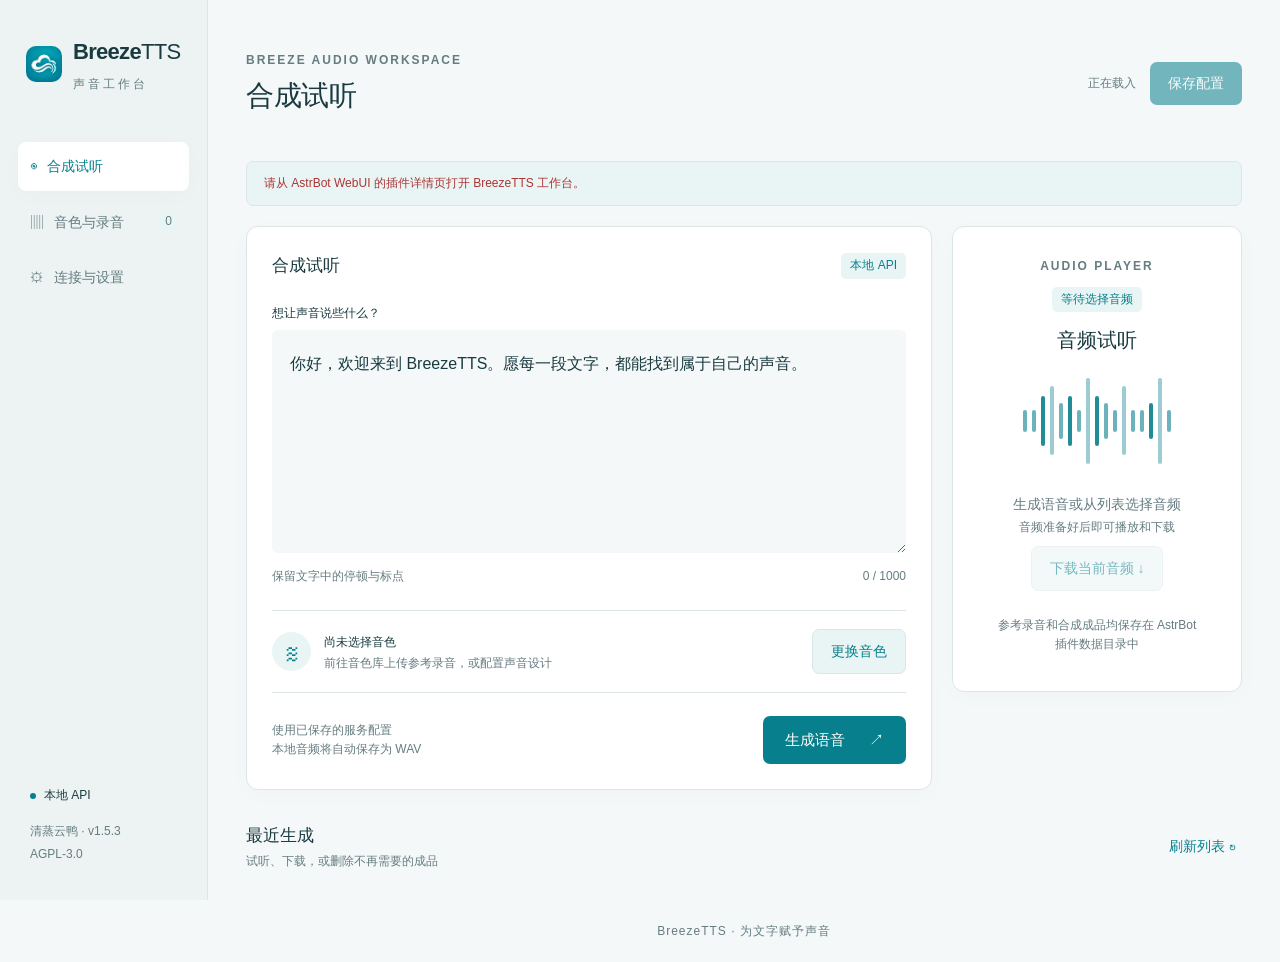
==== pages/studio/index.html @ bdcc9255 "feat: integrate Breeze C++ HTTP voices and conversion" ====
<!doctype html>
<html lang="zh-CN">
  <head>
    <meta charset="utf-8" />
    <meta name="viewport" content="width=device-width, initial-scale=1" />
    <title>BreezeTTS 工作台</title>
    <link rel="stylesheet" href="./style.css" />
  </head>
  <body>
    <a class="skip-link" href="#main-content">跳到主要内容</a>
    <div class="shell">
      <aside class="sidebar">
        <a class="brand" href="#studio" aria-label="BreezeTTS 工作台"
          ><img
            class="brand-icon"
            src="./logo.png"
            alt=""
            width="36"
            height="36"
          /><span
            >Breeze<span class="brand-light">TTS</span
            ><small>声音工作台</small></span
          ></a
        >
        <nav aria-label="工作台导航">
          <button class="nav active" data-page="studio" aria-current="page">
            <span aria-hidden="true">◉</span> 合成试听
          </button>
          <button class="nav" data-page="voices">
            <span aria-hidden="true">▥</span> 音色与录音
            <span id="reference-count" class="count">0</span>
          </button>
          <button class="nav" data-page="settings">
            <span aria-hidden="true">⚙</span> 连接与设置
          </button>
        </nav>
        <div class="sidebar-bottom">
          <span class="status-dot"></span
          ><span id="backend-label">本地 API</span
          ><small>清蒸云鸭 · v1.5.3<br />AGPL-3.0</small>
        </div>
      </aside>
      <main id="main-content" tabindex="-1">
        <header class="topbar">
          <div>
            <span class="eyebrow">BREEZE AUDIO WORKSPACE</span>
            <h1 id="page-title">合成试听</h1>
          </div>
          <div class="save-area">
            <span id="save-state" role="status">正在载入</span
            ><button id="save" class="primary" disabled>保存配置</button>
          </div>
        </header>

    <div id="notice" role="status" aria-live="polite" hidden></div>
        <section id="page-studio" class="page">
          <div class="studio-layout">
            <div class="panel composer">
              <div class="panel-heading">
                <h2>合成试听</h2>
                <span class="pill" id="studio-backend">本地 API</span>
              </div>
              <label for="synthesis-text">想让声音说些什么？</label>
              <textarea
                id="synthesis-text"
                class="script"
                rows="6"
                maxlength="4000"
                placeholder="输入一段文字，开始你的声音创作……"
              >
你好，欢迎来到 BreezeTTS。愿每一段文字，都能找到属于自己的声音。</textarea
              >
              <div class="text-meta">
                <span>保留文字中的停顿与标点</span
                ><span id="text-count">0 / 1000</span>
              </div>
              <div class="voice-summary">
                <span class="voice-mark" aria-hidden="true">≋</span>
                <div>
                  <strong id="selected-voice">尚未选择音色</strong
                  ><small id="voice-hint"
                    >前往音色库上传参考录音，或配置声音设计</small
                  >
                </div>
                <button class="secondary" id="go-voices">更换音色</button>
              </div>
              <div class="compose-bottom">
                <span class="muted"
                  >使用已保存的服务配置<br /><span id="synthesis-hint"
                    >本地音频将自动保存为 WAV</span
                  ></span
                ><button id="synthesize" class="primary large">
                  生成语音 <span aria-hidden="true">↗</span>
                </button>
              </div>
              <div
                id="job-status"
                class="job-status"
                role="status"
                hidden
              ></div>
              <button id="cancel-synthesis" class="text-button" type="button" hidden>取消当前合成</button>
            </div>
            <aside class="panel audition" aria-label="音频播放器">
              <span class="eyebrow">AUDIO PLAYER</span
              ><span id="player-state" class="pill" role="status"
                >等待选择音频</span
              >
              <h2>音频试听</h2>
              <div class="waveform" aria-hidden="true">
                <i></i><i></i><i></i><i></i><i></i><i></i><i></i><i></i><i></i
                ><i></i><i></i><i></i><i></i><i></i><i></i><i></i><i></i>
              </div>
              <p id="player-name">生成语音或从列表选择音频</p>
              <p id="player-detail" class="caption">
                音频准备好后即可播放和下载
              </p>
              <audio
                id="player"
                hidden
                controls
                preload="metadata"
                aria-label="音频试听"
              ></audio
              ><button id="download-current" class="secondary" disabled>
                下载当前音频 ↓
              </button>
              <button id="retry-playback" class="secondary" hidden>
                重新载入音频
              </button>
              <p class="caption">
                参考录音和合成成品均保存在 AstrBot 插件数据目录中
              </p>
            </aside>
          </div>
          <form id="conversion-panel" class="panel form-grid" hidden>
            <div class="span-all"><h2>语音转换（C++）</h2><p>保留源录音内容与节奏，换成目标音色。源录音可不填写文字稿，填写准确稿可改善效果。</p></div>
            <div><label for="conversion-source">源录音</label><select id="conversion-source"></select><button id="upload-conversion-source" class="text-button" type="button">上传源录音</button></div>
            <div><label for="conversion-target">目标来源</label><select id="conversion-target"><option value="voice">服务端音色</option><option value="reference">插件参考录音</option></select></div>
            <div><label for="conversion-voice">目标服务端音色 ID</label><input id="conversion-voice" maxlength="64" placeholder="选择音色后自动填写，也可手动输入" /></div>
            <div><label for="conversion-reference">目标参考录音（需文字稿）</label><select id="conversion-reference"></select></div>
            <div class="span-all"><label for="conversion-text">源录音文字稿（可选）</label><textarea id="conversion-text" rows="2" maxlength="16000"></textarea></div>
            <div><label for="conversion-temperature">Temperature</label><input id="conversion-temperature" type="number" min="0" max="5" step="0.05" value="0.3" /></div>
            <div><label for="conversion-top-k">Top K</label><input id="conversion-top-k" type="number" min="0" max="10000" step="1" value="1" /></div>
            <div><label for="conversion-cfg">CFG</label><input id="conversion-cfg" type="number" min="0.01" max="10" step="0.01" value="1" /></div>
            <div><label for="conversion-keep">保留源声学码本数</label><input id="conversion-keep" type="number" min="0" max="15" step="1" value="0" /><small>普通说话使用 0；演唱可尝试 1–2，更高值可能产生不稳定声音。</small></div>
            <div><label for="conversion-seed">固定种子</label><input id="conversion-seed" type="number" min="0" max="4294967295" step="1" value="42" /></div>
            <div class="span-all button-row"><button id="convert-audio" class="primary" type="submit">开始语音转换</button><button id="cancel-conversion" class="text-button" type="button" hidden>取消转换</button><span id="conversion-status" role="status"></span></div>
          </form>
          <div class="section-heading">
            <div>
              <h2>最近生成</h2>
              <p>试听、下载，或删除不再需要的成品</p>
            </div>
            <button id="refresh-audio" class="text-button">刷新列表 ↻</button>
          </div>
          <div id="history" class="audio-list"></div>
        </section>
        <section id="page-voices" class="page" hidden>
          <div class="voice-context">
            <div>
              <span class="eyebrow">VOICE LIBRARY</span>
              <h2 id="voice-page-title">本地参考音色</h2>
              <p id="voice-page-hint">上传录音并配对准确文字稿</p>
            </div>
            <button id="voice-settings" class="secondary">切换服务</button>
          </div>
          <input
            id="upload"
            type="file"
            accept=".wav,.mp3,.flac,.ogg,audio/wav,audio/mpeg,audio/flac,audio/ogg"
            class="visually-hidden"
          />
          <div id="local-voices-panel">
            <div id="server-voices-panel" hidden>
              <div class="section-heading"><div><h2>服务端音色库</h2><p>直接使用缓存或持久音色，合成时不再上传参考录音</p></div>
                <div class="button-row"><button id="refresh-server-voices" class="secondary" type="button">刷新服务端音色</button><button id="register-server-voice" class="primary" type="button">注册参考音色</button></div>
              </div>
              <p class="inline-hint">缓存音色重启后消失；命名音色保存为服务端 .breeze 文件。下方参考录音仍保存在插件中。</p>
              <div id="server-voices" class="voice-grid"><p class="empty">保存 C++ 服务地址后，点击刷新服务端音色</p></div>
            </div>
            <div class="section-heading">
              <div>
                <h2>参考录音</h2>
                <p>上传一次，重复使用。文字稿应与录音内容完全一致</p>
              </div>
              <label class="secondary upload-label" for="upload"
                >上传录音 +</label
              >
            </div>
            <p class="inline-hint">
              支持 WAV、MP3、FLAC、OGG，最大 20 MiB / 120
              秒；上传后统一转换为单声道 WAV
            </p>
            <div id="references" class="reference-grid"></div>
          </div>
          <div id="cloud-voices-panel" hidden>
            <div class="section-heading">
              <div>
                <h2>BreezeBlue 官方音色</h2>
                <p>查询已配置账号的个人音色或官方公共音色</p>
              </div>
            </div>
            <div class="panel catalog">
              <form id="voice-search-form" class="search-row">
                <label class="visually-hidden" for="voice-search"
                  >搜索官方音色</label
                ><input
                  id="voice-search"
                  placeholder="搜索名称、描述或音色特征"
                  maxlength="200"
                /><label class="visually-hidden" for="voice-type"
                  >音色范围</label
                ><select id="voice-type">
                  <option value="all">全部音色</option>
                  <option value="personal">个人音色</option>
                  <option value="default">公共音色</option></select
                ><button id="sync-voices" class="secondary" type="submit">
                  查询音色
                </button>
              </form>
              <div id="cloud-voices" class="voice-grid">
                <p class="empty">连接官方服务后，点击“查询音色”</p>
              </div>
              <button id="more-voices" class="text-button" hidden>
                加载更多音色 ↓
              </button>
            </div>
            <div class="section-heading">
              <div>
                <h2>创建官方音色</h2>
                <p>先生成预览并试听，满意后再保存到官方账号</p>
              </div>
            </div>
            <form id="preview-form" class="panel form-grid">
              <div>
                <label for="preview-kind">创建方式</label
                ><select id="preview-kind">
                  <option value="clone">参考录音克隆</option>
                  <option value="design">文字设计音色</option>
                </select>
              </div>
              <div>
                <label for="preview-name">音色名称</label
                ><input
                  id="preview-name"
                  maxlength="80"
                  required
                  placeholder="例如：温柔的旁白"
                />
              </div>
              <div>
                <label for="preview-language">语言代码</label
                ><input
                  id="preview-language"
                  value="zh"
                  pattern="[A-Za-z]{2}"
                  maxlength="2"
                  required
                />
              </div>
              <div id="clone-fields">
                <label for="clone-reference">参考录音</label
                ><select id="clone-reference"></select
                ><button id="upload-for-clone" class="secondary" type="button">
                  上传克隆录音</button
                ><small>至少 3 秒，转换后的 WAV 最大 5 MB</small
                ><label class="switch-row"
                  ><span>去除背景噪声</span
                  ><input
                    id="remove-noise"
                    type="checkbox"
                    role="switch"
                    class="switch"
                /></label>
              </div>
              <div class="span-all" id="design-fields" hidden>
                <label for="voice-description">声音描述</label
                ><textarea
                  id="voice-description"
                  rows="3"
                  minlength="3"
                  maxlength="500"
                  placeholder="描述年龄感、音色、语调与情绪"
                ></textarea
                ><label for="preview-text">试听文字</label
                ><textarea
                  id="preview-text"
                  rows="2"
                  minlength="3"
                  maxlength="500"
                >
你好，这是我的新声音。希望你喜欢这段温柔的问候。</textarea
                >
              </div>
              <div class="span-all form-actions">
                <span class="caption">调用官方服务可能消耗账户额度。</span
                ><button id="create-preview" class="primary" type="submit">
                  生成音色预览
                </button>
              </div>
              <div id="preview-result" class="span-all" hidden>
                <p id="preview-message"></p>
                <div class="button-row">
                  <button id="play-preview" class="secondary" type="button">
                    试听预览</button
                  ><button id="save-preview" class="primary" type="button">
                    保存到官方账号
                  </button>
                </div>
              </div>
            </form>
          </div>
        </section>
        <section id="page-settings" class="page" hidden>
          <div class="settings-layout">
            <div class="panel settings-panel">
              <h2>连接服务</h2>
              <p class="muted">Breeze 连接独立保存；其他平台复用 AstrBot 已配置的提供商</p>
              <label for="backend">当前服务</label
              ><select id="backend" data-config="backend">
                <option value="local">本地 API</option>
                <option value="cloud">BreezeBlue 官方 API</option>
                <option value="provider">AstrBot TTS 提供商</option>
              </select>
              <div id="provider-settings" hidden>
                <label for="tts-provider">TTS 提供商</label>
                <select id="tts-provider" data-config="provider.provider_id"><option value="">请选择已配置的 TTS 提供商</option></select>
                <small>使用 AstrBot 中已启用的模型、音色和凭据。列表显示支持动态语调的模型及 Dashscope 配置；不支持指令的模型或音色需在 AstrBot 中更换，修改后请刷新工作台。</small>
              </div>
              <div id="provider-protocol" hidden>
                <label for="tts-preset">Dashscope 音色指令协议</label>
                <select id="tts-preset" data-config="provider.preset">
                  <option value="">自动识别</option><option value="qwen">Qwen 自由指令</option>
                  <option value="cosyvoice">CosyVoice 复刻/设计音色自由指令</option><option value="cosyvoice_fixed">CosyVoice 预置音色固定情感</option>
                </select>
                <small>建议自动识别；仅可显式选择当前模型与音色已验证的协议。不支持的协议不可选，手动指定也不能绕过能力校验。</small>
              </div>
              <div id="expression-controls">
                <p id="expression-policy" class="muted"></p>
                <button type="button" id="edit-expression" class="secondary">编辑平台控制表</button>
              </div>
              <div id="local-settings">
                <div class="field-heading">
                  <h3>本地 API</h3>
                </div>
                <label for="local-implementation">服务端实现</label>
                <select id="local-implementation" data-config="local.implementation"><option value="python">原 Python API</option><option value="cpp">Breeze-TTS-2.cpp（含鉴权 / FIFO fork）</option></select>
                <small>C++ 原项目与 fork 使用相同协议；鉴权填写下方 Key，服务端负责排队。Python API 保留原有参数。</small>
                <label for="local-url">服务地址</label
                ><input
                  id="local-url"
                  list="local-addresses"
                  data-config="local.base_url"
                  type="url"
                  placeholder="http://127.0.0.1:7860"
                /><small
                  >有 API Key 时自动携带鉴权，留空时直接连接。支持根地址、/v1
                  或完整的 /v1/audio/speech。Docker
                  请使用容器可访问的主机地址</small
                ><label for="local-key"
                  >API Key <span class="muted">· 可选</span></label
                >
                <div class="credential-row">
                  <input
                    id="local-key"
                    data-config="local.api_key"
                    type="password"
                    autocomplete="new-password"
                    placeholder="无鉴权留空；已保存的密钥不会回传"
                  /><button
                    id="clear-local-key"
                    type="button"
                    class="secondary clear-key"
                    aria-label="清空本地 API Key"
                  >
                    清空
                  </button>
                </div>
                <small id="local-key-state" role="status">密钥状态</small
                ><label for="local-mode">合成模式</label
                ><select id="local-mode" data-config="local.mode">
                  <option value="reference">参考音色复刻</option>
                  <option value="design">声音设计</option>
                  <option value="plain">普通朗读</option><option value="voice">服务端音色（C++）</option></select
                ><label for="local-server-voice">服务端音色 ID（C++）</label><input id="local-server-voice" data-config="local.voice_id" maxlength="64" placeholder="从服务端音色库选择，或填写完整 ID"
                ><label for="local-reference">默认参考录音</label
                ><select
                  id="local-reference"
                  data-config="local.reference_id"
                ></select
                ><label for="local-instruction">声音 / 语气描述</label
                ><textarea
                  id="local-instruction"
                  data-config="local.instruction"
                  rows="3"
                  placeholder="声音设计时填写声线；参考音色时可描述语气"
                ></textarea>
                <div class="form-grid">
                  <div>
                    <label for="cfg">CFG 强度</label
                    ><input
                      id="cfg"
                      data-config="local.cfg_scale"
                      type="number"
                      min="0.01"
                      max="10"
                      step="0.01"
                    />
                  </div>
                  <div>
                    <label class="switch-row">
                      <span>每次使用随机种子</span>
                      <input
                        id="random-seed"
                        data-config="local.random_seed"
                        type="checkbox"
                        role="switch"
                        class="switch"
                      />
                    </label>
                    <small>每次合成自动生成种子；关闭后可填写固定种子</small>
                    <div id="fixed-seed-field" hidden>
                    <label for="seed">固定种子</label
                    ><input
                      id="seed"
                      data-config="local.seed"
                      type="number"
                      min="0"
                      max="4294967295"
                      step="1"
                    />
                    </div>
                  </div>
                </div>
                <small
                  >纯音色复刻建议 CFG=1；带声音描述可尝试
                  4。普通朗读可不传参考录音和描述</small
                >
              </div>
              <div id="cpp-settings" hidden>
                <h3>C++ 合成参数</h3>
                <label for="local-format">工作台单段输出格式</label><select id="local-format" data-config="local.output_format"><option value="pcm">PCM（封装 WAV）</option><option value="wav">WAV</option><option value="mp3">MP3（未编译编码器时返回 WAV）</option></select>
                <small>聊天发送与动态语调多段合成统一使用无损 PCM/WAV。PCM 走原生表单，WAV/MP3 走 JSON 音频接口；上传参考音色会自动注册内存缓存。</small>
                <div class="form-grid">
                  <div><label for="local-temperature">Temperature</label><input id="local-temperature" type="number" min="0" max="5" step="0.05" data-config="local.temperature" /></div>
                  <div><label for="local-top-k">Top K</label><input id="local-top-k" type="number" min="0" max="10000" step="1" data-config="local.top_k" /></div>
                  <div><label for="local-top-p">Top P</label><input id="local-top-p" type="number" min="0" max="1" step="0.01" data-config="local.top_p" /></div>
                  <div><label for="local-repetition">重复惩罚</label><input id="local-repetition" type="number" min="0" max="5" step="0.05" data-config="local.repetition_penalty" /></div>
                  <div><label for="local-split">长文本分段字符数</label><input id="local-split" type="number" min="-1" max="10000" step="1" data-config="local.split_chars" /></div>
                  <div><label for="local-token-limit">每段最大帧数</label><input id="local-token-limit" type="number" min="0" max="15000" step="1" data-config="local.max_new_tokens" /></div>
                </div>
                <small>采样参数及最大帧数为 0 时沿用服务端默认值。分段字符数 -1 跟随服务端，0 关闭服务端分段；每秒约 12.5 帧。长文本建议保留分段。</small>
                <button id="refresh-local-status" class="secondary" type="button">刷新模型与队列状态</button>
                <p id="local-server-status" role="status" class="muted">尚未查询模型和队列</p>
              </div>
              <div id="cloud-settings" hidden>
                <h3>BreezeBlue 官方 API</h3>
                <label for="cloud-url">服务地址</label
                ><input
                  id="cloud-url"
                  data-config="cloud.base_url"
                  type="url"
                /><label for="cloud-key">API Key</label>
                <div class="credential-row">
                  <input
                    id="cloud-key"
                    data-config="cloud.api_key"
                    type="password"
                    autocomplete="new-password"
                    placeholder="已保存的密钥不会回传；留空保留原值"
                  /><button
                    id="clear-cloud-key"
                    type="button"
                    class="secondary clear-key"
                    aria-label="清空官方 API Key"
                  >
                    清空
                  </button>
                </div>
                <small id="cloud-key-state" role="status">密钥状态</small
                ><label for="cloud-voice">音色 ID</label
                ><input
                  id="cloud-voice"
                  data-config="cloud.voice_id"
                  placeholder="从音色库选择，或粘贴已保存的 voice_id"
                /><small>可直接粘贴完整 voice_id 并保存，无需先同步音色库；不限制 ID 前缀。复制时附带的首尾空白会自动清理。请使用有权访问该音色的 API Key。</small><label for="cloud-model"
                  >模型 ID <span class="muted">· 留空自动选择</span></label
                ><input
                  id="cloud-model"
                  data-config="cloud.model_id"
                  list="models"
                /><datalist id="models"></datalist
                ><label for="cloud-language"
                  >语言代码 <span class="muted">· 留空自动识别</span></label
                ><input
                  id="cloud-language"
                  data-config="cloud.language_code"
                  maxlength="2"
                  placeholder="zh / en / ja"
                /><label for="cloud-instructions">表演指令</label
                ><textarea
                  id="cloud-instructions"
                  data-config="cloud.instructions"
                  rows="3"
                  placeholder="轻声、温柔地说，带一点期待"
                ></textarea>
                <div class="form-grid">
                  <div>
                    <label for="guidance">指导强度</label
                    ><input
                      id="guidance"
                      data-config="cloud.guidance_scale"
                      type="number"
                      min="1"
                      max="10"
                      step="0.1"
                    />
                  </div>
                  <div>
                    <label for="speed">语速倍率</label
                    ><input
                      id="speed"
                      data-config="cloud.speed"
                      type="number"
                      min="0.5"
                      max="2"
                      step="0.01"
                    />
                  </div>
                  <div>
                    <label for="volume">音量倍率</label
                    ><input
                      id="volume"
                      data-config="cloud.volume"
                      type="number"
                      min="0.01"
                      max="2"
                      step="0.01"
                    />
                  </div>
                  <div>
                    <label for="cloud-delivery">交付方式</label
                    ><select id="cloud-delivery" data-config="cloud.delivery">
                      <option value="sync">同步</option>
                      <option value="stream">流式接收</option>
                      <option value="async">后台任务</option>
                    </select>
                  </div>
                </div>
                <label for="cloud-format">输出格式</label
                ><select id="cloud-format" data-config="cloud.output_format">
                  <option>wav</option>
                  <option>mp3</option>
                  <option>flac</option>
                  <option>pcm</option>
                  <option>aac</option>
                  <option>opus</option>
                  <option>mp3_24000_64</option>
                  <option>mp3_24000_96</option>
                  <option>mp3_24000_128</option>
                  <option>mp3_24000_160</option>
                  <option>wav_24000</option>
                  <option>pcm_24000</option>
                  <option>flac_24000</option>
                  <option>aac_24000_128</option></select
                ><label class="switch-row"
                  ><span>增强音色相似度</span
                  ><input
                    data-config="cloud.speaker_boost"
                    type="checkbox"
                    role="switch"
                    class="switch" /></label
                ><small>流式仅支持 pcm、mp3、wav；切换时不兼容的格式会改为 wav 并提示。完整接收后统一播放，裸 PCM 自动封装成 WAV。</small>
              </div>
              <div class="form-actions">
                <button id="test-connection" class="secondary">
                  保存并检查连接</button
                ><span
                  id="connection-result"
                  role="status"
                  class="caption"
                ></span>
              </div>
            </div>
            <div class="panel settings-panel">
              <h2>聊天与运行</h2>
              <p class="muted">
                命令：<code>/breezetts 想说的话</code
                ><br />别名：<code>/btts</code>、<code>/语音合成</code>
              </p>
              <label class="switch-row">
                <span>随机语音</span>
                <input data-config="behavior.auto_tts" type="checkbox" role="switch" class="switch" />
              </label>
              <small>程序每轮抽取一次概率，命中后自动朗读回复中的一小段，其余内容保留文字</small>
              <label for="trigger-probability">随机触发概率（%）</label>
              <input id="trigger-probability" data-config="behavior.trigger_probability" type="number" min="0" max="100" step="1" />
              <small>默认 20%，命中后自动执行；可与 LLM 自主语音一起开启，同轮共用去重</small>
              <label class="switch-row">
                <span>启用动态语调</span>
                <input id="dynamic-tone" data-config="behavior.dynamic_tone" type="checkbox" role="switch" class="switch" />
              </label>
              <small>开启后允许分段语气、当前平台原生标签和工具 instruction；推荐按语境使用，也可不加。固定平台使用精确情绪值，自由平台可描述细致表演。关闭时忽略动态控制，聊天文字隐藏已识别标记</small>
              <label class="switch-row">
                <span>概率语音 LLM 语调自适应</span>
                <input id="random-tone-adaptive" data-config="behavior.random_tone_adaptive" type="checkbox" role="switch" class="switch" aria-describedby="random-tone-hint" />
              </label>
              <small id="random-tone-hint" role="status">需要启用随机语音和动态语调；开启自适应时可在弹窗中一并启用</small>
              <label for="tone-provider">语调自适应 LLM 提供商</label>
              <select id="tone-provider" data-config="behavior.tone_provider_id" aria-describedby="random-tone-hint">
                <option value="">跟随当前会话模型</option>
              </select>
              <div id="speech-prompts">
                <h3>语音提示词</h3>
                <p class="muted">推荐 LLM 按语境添加语气或标签，也可以不加。点击编辑完整模板，使用变量插入当前平台的规则与标签表。</p>
                <div class="button-row">
                  <button type="button" class="secondary" data-edit-prompt="speech_prompt">编辑聊天语音提示词</button>
                  <button type="button" class="secondary" data-edit-prompt="tone_prompt">编辑概率语音自适应提示词</button>
                </div>
              </div>
              <div class="form-grid">
                <div>
                  <label for="private-probability-mode">私聊随机概率</label>
                  <select id="private-probability-mode" data-probability-scope="private">
                    <option value="inherit">跟随默认概率</option>
                    <option value="custom">单独设置概率</option>
                  </select>
                  <div id="private-probability-field" hidden>
                    <label for="private-trigger-probability">私聊概率（%）</label>
                    <input id="private-trigger-probability" data-config="behavior.private_trigger_probability" type="number" min="-1" max="100" step="1" required />
                  </div>
                </div>
                <div>
                  <label for="group-probability-mode">群聊随机概率</label>
                  <select id="group-probability-mode" data-probability-scope="group">
                    <option value="inherit">跟随默认概率</option>
                    <option value="custom">单独设置概率</option>
                  </select>
                  <div id="group-probability-field" hidden>
                    <label for="group-trigger-probability">群聊概率（%）</label>
                    <input id="group-trigger-probability" data-config="behavior.group_trigger_probability" type="number" min="-1" max="100" step="1" required />
                  </div>
                </div>
              </div>
              <small>单独设为 0% 可关闭该场景的随机语音，LLM 仍可自主调用语音工具</small>
              <label for="speech-min-interval">会话语音最小间隔（秒）</label>
              <input id="speech-min-interval" data-config="behavior.min_interval_seconds" type="number" min="0" max="3600" step="1" required />
              <small>默认 90 秒；随机语音与 LLM 工具共享间隔，同轮片段可连续发送，设为 0 可关闭间隔</small>
              <label class="switch-row">
                <span>保留朗读片段文字</span>
                <input data-config="behavior.keep_text" type="checkbox" role="switch" class="switch" />
              </label>
              <small>先发对应文字，再单独发纯语音，避免平台吞掉混合消息</small>
              <label class="switch-row">
                <span>输出整数秒语音</span>
                <input id="integer-second-audio" data-config="behavior.integer_second_audio" type="checkbox" role="switch" class="switch" aria-describedby="integer-second-hint" />
              </label>
              <small id="integer-second-hint">SnowLuma 会四舍五入上报语音时长。开启后只在聊天语音末尾补静音至整数秒，减少尾音被提前结束的风险</small>
              <label class="switch-row">
                <span>LLM 自主语音</span>
                <input data-config="behavior.tool_enabled" type="checkbox" role="switch" class="switch" />
              </label>
              <small>模型通过语音工具自主选择朗读内容；语音回合使用完整回复处理，文字支持普通发送、AstrBot 默认分段和分段插件</small>
              <label class="switch-row">
                <span>引用回复保留文字与语音</span>
                <input data-config="behavior.quote_keep_text" type="checkbox" role="switch" class="switch" />
              </label>
              <small>默认让带引用的回复保持文字；开启后保留引用正文并独立发送语音，被引用的原消息不参与合成</small>
              <label for="max-characters">单次文字上限</label>
              <input id="max-characters" data-config="behavior.max_characters" type="number" min="1" max="2000" />
              <small>默认上限 1000 字；请按所选模型的实际限制调整。超限片段保持文字</small>
              <label for="timeout">合成总超时（秒）</label>
              <input id="timeout" data-config="behavior.timeout" type="number" min="10" max="1800" />
              <label for="history-limit">保留成品与预览数量</label>
              <input id="history-limit" data-config="behavior.history_limit" type="number" min="1" max="200" />
              <small>达到数量或容量上限时清理最旧成品，参考录音保留到手动删除</small>
              <label for="history-max-mb">成品与预览总容量（MiB）</label>
              <input id="history-max-mb" data-config="behavior.history_max_mb" type="number" min="64" max="4096" step="1" />
              <small>默认 256 MiB；待发送音频在发送后清理，参考录音单独保留</small>
              <p id="cache-usage" class="caption" aria-live="polite"></p>
              <div class="info-card">
                <strong>密钥留在服务端</strong>
                <p>填写新密钥后保存即可替换；点击右侧“清空”，再保存即可移除</p>
              </div>
            </div>
          </div>
        </section>
        <footer>BreezeTTS · 为文字赋予声音</footer>
      </main>
    </div>
    <dialog id="expression-dialog" class="prompt-dialog expression-dialog" aria-labelledby="expression-title" aria-describedby="expression-description">
      <h2 id="expression-title" class="text-h3 pa-4 pb-0 pl-6">编辑平台控制表</h2>
      <div class="dialog-body">
        <p id="expression-description" class="muted"></p>
        <label for="custom-tags" id="custom-tags-label">原生正文标签</label>
        <textarea id="custom-tags" rows="8" maxlength="12000" aria-describedby="custom-tags-hint expression-error"></textarea>
        <small id="custom-tags-hint"></small>
        <div id="custom-styles-field">
          <label for="custom-styles">固定情绪白名单</label>
          <textarea id="custom-styles" rows="5" maxlength="12000" aria-describedby="custom-styles-hint expression-error"></textarea>
          <small id="custom-styles-hint">每行一个真实 API 值，例如 happy。固定平台只允许从生效白名单中选择，不能自行翻译或组合。</small>
        </div>
        <p id="expression-error" class="error" role="alert" hidden></p>
      </div>
      <div class="dialog-actions">
        <button type="button" id="reset-expression" class="text-button" variant="text">恢复当前平台预设</button>
        <button type="button" id="cancel-expression" class="secondary" variant="text">取消</button>
        <button type="button" id="apply-expression" class="primary" variant="tonal">应用到草稿</button>
      </div>
      <p class="prompt-dialog-footnote muted">每行一项，最多 100 行。留空使用预设；应用后点击“保存配置”生效，取消或 Esc 放弃本次编辑。</p>
    </dialog>
    <dialog id="speech-prompt-dialog" class="prompt-dialog" aria-labelledby="speech-prompt-title" aria-describedby="speech-prompt-description">
      <h2 id="speech-prompt-title" class="text-h3 pa-4 pb-0 pl-6">编辑语音提示词</h2>
      <div class="dialog-body">
        <p id="speech-prompt-description" class="muted">这里是完整提示词模板，平台规则、标签表和输出格式通过 {变量名} 替换，不会在模板后隐藏追加。标签与语气指令均为推荐使用，可全部省略。</p>
        <p id="adaptive-output-hint" class="muted" hidden>概率自适应需要返回 JSON。请保留 {output_protocol}，或在完整模板中写明等价的 JSON 输出格式；Markdown、改写台词或额外空白会触发默认语气回退。可只返回 {}，不必添加标签。</p>
        <div class="prompt-editor-layout">
          <div>
            <label for="prompt-editor">完整提示词模板</label>
            <textarea id="prompt-editor" rows="18" maxlength="6000" aria-describedby="prompt-editor-hint prompt-editor-error"></textarea>
            <small id="prompt-editor-hint">变量在使用时自动替换。点击变量按钮可在光标处插入，也可选中文字后替换；普通 JSON 花括号无需转义。留空使用默认模板。</small>
            <p id="prompt-editor-error" class="error" role="alert" hidden></p>
          </div>
          <aside aria-label="提示词变量">
            <h3>插入变量</h3>
            <p class="muted">点击变量名插入；下方说明它在运行时代表什么。无需手动复制平台标签。</p>
            <div id="prompt-variable-list"></div>
          </aside>
        </div>
      </div>
      <div class="dialog-actions">
        <button type="button" id="restore-prompt" class="text-button" variant="text">恢复默认模板</button>
        <button type="button" id="cancel-prompt" class="secondary" variant="text">取消</button>
        <button type="button" id="apply-prompt" class="primary" variant="tonal">应用到草稿</button>
      </div>
      <p class="prompt-dialog-footnote muted">应用后还需点击工作台“保存配置”才会生效；取消或按 Esc 放弃本次弹窗编辑。</p>
    </dialog>
    <dialog id="enable-tone-dialog" aria-labelledby="enable-tone-title" aria-describedby="enable-tone-message">
      <h2 id="enable-tone-title" class="text-h3 pa-4 pb-0 pl-6">同时开启语音设置？</h2>
      <p id="enable-tone-message" class="dialog-body">概率语音 LLM 语调自适应需要开启“随机语音”和“动态语调”。是否一并开启？点击工作台的“保存”后生效；取消则保持自适应关闭。</p>
      <div class="dialog-actions">
        <button id="cancel-enable-tone" type="button" variant="text" class="text-button" autofocus>取消</button>
        <button id="confirm-enable-tone" type="button" variant="tonal" class="primary">一并开启</button>
      </div>
    </dialog>
    <dialog id="server-voice-dialog" class="server-voice-dialog">
      <form id="server-voice-form">
        <h2 id="server-voice-title" class="text-h3 pa-4 pb-0 pl-6">注册服务端音色</h2>
        <div class="dialog-body">
        <div id="server-register-fields"><label for="server-register-reference">插件参考录音</label><select id="server-register-reference"></select>
          <label for="server-register-name">持久音色名（可选）</label><input id="server-register-name" maxlength="64" pattern="[A-Za-z0-9_-]*" placeholder="留空仅创建内存缓存" />
          <small>名称限字母、数字、短横线或下划线；填写后保存 .breeze 文件，同名会覆盖音色，请核对名称。</small></div>
        <label for="server-voice-description">音色描述</label><textarea id="server-voice-description" rows="3" maxlength="4096"></textarea>
        <label for="server-voice-metadata">元数据（JSON 对象）</label><textarea id="server-voice-metadata" rows="4">{}</textarea>
        <small>描述最多 4096 个 UTF-8 字节；元数据最多 32 项，每个值最多 1024 字节。移除已有字段可删除对应键，或将值设为 null；这些信息不改变合成声音。</small>
        <p id="server-voice-progress" role="status"></p>
        </div>
        <div class="dialog-actions"><button id="cancel-server-voice" type="button" variant="text" class="text-button">关闭</button><button id="cancel-server-registration" type="button" variant="text" class="text-button" hidden>取消任务</button><button id="save-server-voice" type="submit" variant="tonal" class="secondary">保存到服务端</button></div>
      </form>
    </dialog>
    <dialog id="server-delete-dialog"><h2 class="text-h3 pa-4 pb-0 pl-6">移出服务端内存</h2><p id="server-delete-message" class="dialog-body"></p>
      <div class="dialog-actions"><button id="cancel-server-delete" type="button" variant="text" class="text-button">取消</button><button id="confirm-server-delete" type="button" variant="tonal" class="secondary">确认移出</button></div>
    </dialog>
    <datalist id="local-addresses"><option value="http://127.0.0.1:8080/v1"></option><option value="http://127.0.0.1:7863/v1"></option><option value="http://127.0.0.1:7860"></option><option value="http://127.0.0.1:7861"></option></datalist>
    <dialog id="reference-dialog">
      <form id="reference-form">
        <h2 class="text-h3 pa-4 pb-0 pl-6">编辑参考录音</h2>
        <div class="dialog-body">
          <label for="reference-name">名称</label
          ><input id="reference-name" required maxlength="120" /><label
            for="reference-text"
            >准确文字稿</label
          ><textarea
            id="reference-text"
            rows="6"
            maxlength="4000"
            placeholder="完整填写录音中说出的每一个字，包括重复内容。"
          ></textarea>
          <p class="caption">
            本地音色复刻必须配对录音与文字稿；官方克隆由服务自动转写
          </p>
        </div>
        <div class="dialog-actions">
          <button
            id="close-reference"
            variant="text"
            type="button"
            class="text-button"
          >
            取消</button
          ><button variant="tonal" class="primary" type="submit">
            保存录音信息
          </button>
        </div>
      </form>
    </dialog>
    <dialog id="delete-dialog">
      <h2 class="text-h3 pa-4 pb-0 pl-6">删除音频</h2>
      <p class="dialog-body" id="delete-message"></p>
      <div class="dialog-actions">
        <button id="cancel-delete" variant="text" class="text-button">
          取消</button
        ><button id="confirm-delete" variant="tonal" class="danger">
          删除
        </button>
      </div>
    </dialog>
    <script type="module" src="./app.js"></script>
  </body>
</html>
---- pages/studio/style.css ----
:root {
  color-scheme: light;
  --bg: #f5f8f8;
  --surface: #fff;
  --ink: #193b40;
  --muted: #657c80;
  --line: #dce6e6;
  --accent: #087f8c;
  --accent-hover: #066a75;
  --soft: #e9f5f4;
  --sidebar: #edf3f2;
  --error: #ad3535;
  --shadow: 0 5px 24px #163e4005;
  font-family: Inter, "Segoe UI", "Microsoft YaHei", sans-serif;
  font-synthesis: none;
}
[data-theme="dark"] {
  color-scheme: dark;
  --bg: #101d21;
  --surface: #17292e;
  --ink: #e2eff0;
  --muted: #a0b9be;
  --line: #30464c;
  --accent: #72d6d6;
  --accent-hover: #9ae7e4;
  --soft: #203e43;
  --sidebar: #142428;
  --error: #ffaaaa;
  --shadow: none;
}
* {
  box-sizing: border-box;
}
body {
  margin: 0;
  background: var(--bg);
  color: var(--ink);
  font-size: 14px;
  line-height: 1.6;
}
button,
input,
textarea,
select {
  font: inherit;
}
button {
  cursor: pointer;
  border: 0;
}
button:disabled {
  cursor: not-allowed;
  opacity: 0.55;
}
a {
  color: inherit;
  text-decoration: none;
}
button,
input,
select,
textarea,
a {
  outline-offset: 4px;
}
button:focus-visible,
a:focus-visible {
  outline: 3px solid var(--accent);
}
[hidden] {
  display: none !important;
}
.shell {
  display: grid;
  grid-template-columns: 208px minmax(0, 1fr);
  min-height: 100vh;
}
.sidebar {
  background: var(--sidebar);
  border-right: 1px solid var(--line);
  padding: 34px 18px;
  display: flex;
  flex-direction: column;
  gap: 48px;
  position: sticky;
  top: 0;
  height: 100vh;
}
.brand {
  display: flex;
  align-items: center;
  gap: 11px;
  padding: 0 8px;
  font-size: 22px;
  font-weight: 750;
  letter-spacing: -0.7px;
}
.brand-light {
  font-weight: 400;
}
.brand small {
  display: block;
  font-size: 12px;
  letter-spacing: 3px;
  color: var(--muted);
  font-weight: 500;
}
.brand-icon {
  display: grid;
  place-items: center;
  width: 36px;
  height: 36px;
  background: var(--accent);
  color: var(--surface);
  border-radius: 10px;
  font-size: 38px;
  line-height: 1;
}
.nav {
  display: flex;
  align-items: center;
  width: 100%;
  gap: 10px;
  background: transparent;
  color: var(--muted);
  padding: 13px 12px;
  margin-bottom: 7px;
  border-radius: 8px;
  text-align: left;
}
.nav.active {
  background: var(--surface);
  color: var(--accent);
  font-weight: 700;
  box-shadow: var(--shadow);
}
.nav:hover {
  background: var(--soft);
}
.count {
  margin-left: auto;
  font-size: 12px;
  background: var(--soft);
  border-radius: 4px;
  padding: 0 5px;
}
.sidebar-bottom {
  margin-top: auto;
  padding: 0 12px;
  font-size: 12px;
}
.sidebar-bottom small {
  display: block;
  color: var(--muted);
  margin-top: 15px;
  line-height: 1.9;
}
.status-dot {
  display: inline-block;
  background: var(--accent);
  width: 6px;
  height: 6px;
  border-radius: 50%;
  margin-right: 8px;
}
main {
  padding: 36px 38px 16px;
  min-width: 0;
  max-width: 1600px;
  width: 100%;
  margin: auto;
}
.topbar {
  display: flex;
  justify-content: space-between;
  align-items: center;
  gap: 18px;
  margin-bottom: 30px;
}
.eyebrow {
  font-size: 12px;
  letter-spacing: 2px;
  font-weight: 650;
  color: var(--muted);
}
h1 {
  font-size: 28px;
  letter-spacing: -0.5px;
  font-weight: 650;
  margin: 4px 0 0;
}
h2 {
  font-size: 17px;
  margin: 0;
  font-weight: 650;
}
h3 {
  font-size: 15px;
  margin: 26px 0 0;
}
p {
  margin: 7px 0;
  color: var(--muted);
}
.save-area {
  display: flex;
  align-items: center;
  gap: 14px;
}
.save-area > span {
  font-size: 12px;
  color: var(--muted);
}
.primary,
.secondary,
.danger {
  padding: 10px 18px;
  border-radius: 7px;
  font-weight: 600;
  white-space: nowrap;
  transition: background 0.15s;
}
.primary {
  background: var(--accent);
  color: var(--surface);
}
.primary:hover {
  background: var(--accent-hover);
}
.secondary {
  background: var(--soft);
  color: var(--accent);
  border: 1px solid var(--line);
}
.secondary:hover {
  border-color: var(--accent);
}
.text-button {
  background: transparent;
  color: var(--accent);
  padding: 7px 6px;
  white-space: nowrap;
}
.text-button:hover {
  text-decoration: underline;
}
.danger {
  color: var(--error);
  background: var(--soft);
}
.large {
  padding: 12px 22px;
  font-size: 15px;
}
.large span {
  margin-left: 20px;
}
.panel {
  background: var(--surface);
  border: 1px solid var(--line);
  border-radius: 12px;
  padding: 25px;
  box-shadow: var(--shadow);
  min-width: 0;
}
.studio-layout {
  display: grid;
  grid-template-columns: minmax(0, 1fr) 290px;
  gap: 20px;
}
.panel-heading {
  display: flex;
  justify-content: space-between;
  align-items: center;
  margin-bottom: 24px;
}
.pill {
  background: var(--soft);
  color: var(--accent);
  padding: 3px 9px;
  font-size: 12px;
  border-radius: 5px;
}
label {
  display: block;
  font-size: 12px;
  font-weight: 600;
  margin: 17px 0 7px;
}
input,
textarea,
select {
  background: var(--surface);
  color: var(--ink);
  border: 1px solid var(--line);
  border-radius: 6px;
  padding: 10px 12px;
  width: 100%;
  min-width: 0;
}
input:focus,
textarea:focus,
select:focus {
  border-color: var(--accent);
  outline: 2px solid var(--soft);
}
input::placeholder,
textarea::placeholder {
  color: var(--muted);
  opacity: 0.85;
}
textarea {
  resize: vertical;
  line-height: 1.8;
}
.script {
  background: var(--bg);
  border: 0;
  padding: 18px;
  min-height: 190px;
  font-size: 16px;
  line-height: 1.95;
}
.text-meta {
  display: flex;
  justify-content: space-between;
  color: var(--muted);
  font-size: 12px;
  margin-top: 8px;
  gap: 10px;
}
.voice-summary {
  display: flex;
  gap: 13px;
  align-items: center;
  border-top: 1px solid var(--line);
  border-bottom: 1px solid var(--line);
  padding: 18px 0;
  margin-top: 24px;
}
.voice-mark {
  display: grid;
  place-items: center;
  width: 39px;
  height: 39px;
  flex-shrink: 0;
  background: var(--soft);
  color: var(--accent);
  font-size: 28px;
  border-radius: 50%;
}
.voice-summary > div {
  flex: 1;
  min-width: 0;
}
.voice-summary strong {
  font-size: 12px;
  overflow-wrap: anywhere;
}
.voice-summary small {
  display: block;
  font-size: 12px;
  color: var(--muted);
  margin-top: 2px;
}
.compose-bottom {
  display: flex;
  justify-content: space-between;
  align-items: center;
  gap: 14px;
  margin-top: 23px;
}
.muted {
  color: var(--muted);
  font-size: 12px;
}
.audition {
  display: flex;
  align-items: center;
  text-align: center;
  flex-direction: column;
  justify-content: center;
  padding: 30px 22px;
}
.audition h2 {
  margin-top: 8px;
  font-size: 20px;
}
.waveform {
  display: flex;
  align-items: center;
  gap: 5px;
  height: 90px;
  margin: 20px 0;
  width: 100%;
  justify-content: center;
}
.waveform i {
  display: block;
  width: 4px;
  height: 25%;
  border-radius: 8px;
  background: var(--accent);
  opacity: 0.6;
}
.waveform i:nth-child(3n) {
  height: 55%;
  opacity: 0.9;
}
.waveform i:nth-child(4n) {
  height: 77%;
  opacity: 0.4;
}
.waveform i:nth-child(5n) {
  height: 40%;
}
.waveform i:nth-child(8n) {
  height: 95%;
}
.audition audio {
  width: 100%;
  height: 36px;
  margin: 16px 0 20px;
}
.audition p {
  font-size: 12px;
  overflow-wrap: anywhere;
}
.audition .caption {
  margin-top: 25px;
  font-size: 12px;
  max-width: 210px;
}
.caption,
small {
  font-size: 12px;
  color: var(--muted);
}
small {
  display: block;
  margin-top: 6px;
}
.section-heading {
  display: flex;
  justify-content: space-between;
  align-items: center;
  gap: 15px;
  margin: 32px 0 16px;
}
.section-heading p {
  font-size: 12px;
  margin: 3px 0 0;
}
.audio-list {
  min-width: 0;
  grid-template-columns: minmax(0, 1fr);
  display: grid;
  gap: 8px;
}
.audio-row {
  display: flex;
  gap: 14px;
  align-items: center;
  background: var(--surface);
  border: 1px solid var(--line);
  padding: 14px 17px;
  border-radius: 8px;
}
.audio-row .audio-info {
  flex: 1;
  min-width: 0;
}
.audio-title {
  font-size: 12px;
  font-weight: 600;
  overflow-wrap: anywhere;
}
.audio-meta {
  display: block;
  color: var(--muted);
  font-size: 12px;
  margin-top: 3px;
}
.audio-actions {
  display: flex;
  gap: 6px;
}
.empty {
  font-size: 12px;
  text-align: center;
  padding: 30px;
  border: 1px dashed var(--line);
  border-radius: 8px;
  width: 100%;
  grid-column: 1/-1;
}
.reference-grid,
.voice-grid {
  display: grid;
  grid-template-columns: repeat(auto-fill, minmax(min(100%, 280px), 1fr));
  gap: 12px;
}
.reference-card,
.voice-card {
  background: var(--surface);
  border: 1px solid var(--line);
  border-radius: 9px;
  padding: 18px;
  min-width: 0;
  overflow-wrap: anywhere;
}
.reference-card.selected {
  border-color: var(--accent);
  box-shadow: inset 0 0 0 1px var(--accent);
}
.reference-card p {
  font-size: 12px;
  white-space: pre-wrap;
  max-height: 80px;
  overflow: auto;
}
.button-row {
  display: flex;
  gap: 8px;
  flex-wrap: wrap;
  margin-top: 14px;
}
.reference-card .button-row button {
  font-size: 12px;
  padding: 6px 8px;
}
.inline-hint {
  font-size: 12px;
  margin-top: -3px;
  margin-bottom: 18px;
}
.upload-label {
  display: inline-block;
  margin: 0;
  cursor: pointer;
  font-size: 12px;
}
.catalog {
  padding: 20px;
}
.search-row {
  display: flex;
  gap: 10px;
  margin-bottom: 18px;
}
.search-row input {
  flex: 1;
}
.search-row select {
  width: 130px;
}
.voice-card strong {
  font-size: 13px;
}
.voice-card small {
  font-size: 12px;
  word-break: break-all;
}
.voice-card button {
  margin-top: 10px;
}
.settings-layout {
  display: grid;
  grid-template-columns: minmax(0, 1.25fr) minmax(280px, 0.8fr);
  gap: 20px;
  align-items: start;
}
.settings-panel {
  padding: 27px;
}
.settings-panel > p {
  margin: 8px 0 24px;
}
.form-grid {
  display: grid;
  grid-template-columns: 1fr 1fr;
  gap: 4px 18px;
}
.span-all {
  grid-column: 1/-1;
}
.switch-row {
  display: flex;
  justify-content: space-between;
  align-items: center;
  gap: 18px;
  min-height: 52px;
  padding: 10px 0;
  margin: 10px 0;
  cursor: pointer;
  font-size: 13px;
}
input.switch {
  appearance: none;
  -webkit-appearance: none;
  position: relative;
  width: 48px;
  height: 28px;
  padding: 0;
  margin: 0;
  border: 1px solid var(--line);
  border-radius: 999px;
  background: var(--muted);
  flex: 0 0 48px;
  cursor: pointer;
  transition: background-color 0.15s;
}
input.switch::after {
  content: "";
  display: block;
  position: absolute;
  width: 20px;
  height: 20px;
  left: 3px;
  top: 3px;
  border-radius: 50%;
  background: white;
  box-shadow: 0 1px 4px #0003;
  transition: transform 0.15s;
}
input.switch:checked {
  background: var(--accent);
  border-color: var(--accent);
}
input.switch:checked::after {
  transform: translateX(20px);
}
input.switch:focus-visible {
  outline: 3px solid var(--accent);
  outline-offset: 3px;
}
.field-heading {
  display: flex;
  gap: 8px;
  align-items: center;
  flex-wrap: wrap;
  margin-top: 26px;
}
.field-heading h3 {
  margin: 0;
  flex: 1;
}
.field-heading button {
  font-size: 12px;
}
.form-actions {
  display: flex;
  align-items: center;
  gap: 12px;
  margin-top: 24px;
  flex-wrap: wrap;
}
.info-card {
  background: var(--soft);
  border-radius: 7px;
  padding: 17px;
  margin-top: 28px;
  font-size: 12px;
}
.info-card p {
  font-size: 12px;
}
.job-status {
  padding: 12px 15px;
  margin-top: 18px;
  border-radius: 7px;
  background: var(--soft);
  color: var(--accent);
  font-size: 12px;
}
#notice {
  background: var(--soft);
  border: 1px solid var(--line);
  color: var(--ink);
  padding: 12px 17px;
  border-radius: 7px;
  margin-bottom: 20px;
  font-size: 12px;
  overflow-wrap: anywhere;
}
#notice.error {
  color: var(--error);
}
footer {
  text-align: center;
  font-size: 12px;
  color: var(--muted);
  padding: 35px 0 5px;
  letter-spacing: 1px;
}
dialog {
  width: min(560px, calc(100% - 32px));
  background: var(--surface);
  color: var(--ink);
  border: 1px solid var(--line);
  border-radius: 13px;
  padding: 0;
  max-height: 90vh;
  overflow: auto;
}
dialog::backdrop {
  background: #102f3a88;
  backdrop-filter: blur(3px);
}
.text-h3 {
  font-size: 20px;
}
.pa-4 {
  padding: 24px;
}
.pb-0 {
  padding-bottom: 0;
}
.pl-6 {
  padding-left: 24px;
}
.dialog-body {
  padding: 16px 24px;
}
.dialog-actions {
  display: flex;
  justify-content: flex-end;
  gap: 12px;
  padding: 16px 24px;
  border-top: 1px solid var(--line);
}
.visually-hidden {
  position: absolute;
  width: 1px;
  height: 1px;
  margin: -1px;
  overflow: hidden;
  clip: rect(0, 0, 0, 0);
  white-space: nowrap;
  border: 0;
}

button,
.upload-label {
  min-height: 40px;
  touch-action: manipulation;
}
button[aria-busy="true"] {
  cursor: progress;
}
.skip-link {
  position: fixed;
  left: 16px;
  top: -60px;
  z-index: 100;
  padding: 10px 18px;
  background: var(--surface);
  border: 2px solid var(--accent);
}
.skip-link:focus {
  top: 12px;
}
.topbar {
  position: sticky;
  top: 0;
  z-index: 5;
  padding: 12px 0;
  background: var(--bg);
}
main {
  margin: 0 auto;
}
.audition {
  align-self: start;
  position: sticky;
  top: 105px;
}
.audition #player-state {
  margin: 10px 0 4px;
}
.audition #player-name {
  font-weight: 600;
  font-size: 14px;
  margin-bottom: 3px;
}
.audition #player-detail {
  min-height: 20px;
  margin: 0 0 8px;
}
.audition #retry-playback {
  margin-top: 10px;
}
.voice-context {
  display: flex;
  align-items: center;
  justify-content: space-between;
  gap: 20px;
  background: var(--soft);
  border-radius: 10px;
  padding: 20px 24px;
  margin-bottom: 22px;
}
.voice-context h2 {
  font-size: 21px;
  margin: 3px 0;
}
.voice-context p {
  font-size: 13px;
}
.reference-card {
  display: flex;
  flex-direction: column;
  padding: 20px;
}
.reference-card > strong {
  font-size: 15px;
  line-height: 1.7;
}
.reference-card .reference-transcript {
  font-size: 13px;
  line-height: 1.8;
  min-height: 64px;
  max-height: 100px;
  margin: 16px 0;
  padding: 12px;
  background: var(--bg);
  border-radius: 6px;
}
.select-voice {
  width: 100%;
  margin-top: auto;
  min-height: 44px;
  font-size: 14px;
}
.select-voice:disabled {
  background: var(--soft);
  color: var(--accent);
  border: 1px solid var(--accent);
  opacity: 1;
  cursor: default;
}
.reference-actions {
  display: grid;
  grid-template-columns: 1fr 1fr 1.25fr;
  gap: 8px;
  margin-top: 12px;
}
.reference-actions button {
  padding: 8px 4px;
  font-size: 12px;
}
.reference-footer {
  display: flex;
  align-items: center;
  justify-content: space-between;
  gap: 12px;
  margin-top: 14px;
  padding-top: 10px;
  border-top: 1px solid var(--line);
  font-size: 12px;
  color: var(--muted);
}
.danger-text {
  background: transparent;
  color: var(--error);
  border-radius: 6px;
  padding: 8px 10px;
  white-space: nowrap;
}
.danger-text:hover:enabled {
  background: var(--soft);
}
.danger-text:disabled {
  opacity: 0.5;
}
.credential-row {
  display: flex;
  align-items: stretch;
  gap: 10px;
}
.credential-row input {
  flex: 1;
  min-width: 0;
}
.clear-key {
  flex: 0 0 auto;
  min-width: 66px;
}
.voice-card {
  display: flex;
  flex-direction: column;
  gap: 4px;
}
.voice-card .select-voice {
  margin-top: 16px;
}
#upload-for-clone {
  margin-top: 10px;
  width: 100%;
}
.audio-title {
  font-size: 14px;
}
.audio-row {
  min-width: 0;
  width: 100%;
  content-visibility: auto;
  contain-intrinsic-size: auto 85px;
}
input[type="number"] {
  font-variant-numeric: tabular-nums;
}
dialog {
  overscroll-behavior: contain;
}
@media (max-width: 1200px) {
  .shell {
    grid-template-columns: 175px minmax(0, 1fr);
  }
  main {
    padding: 24px;
  }
  .sidebar {
    padding: 28px 12px;
  }
  .brand {
    font-size: 19px;
    padding: 0;
  }
  .studio-layout {
    grid-template-columns: minmax(0, 1fr) 260px;
  }
  .settings-layout {
    grid-template-columns: 1fr;
  }
  .panel {
    padding: 20px;
  }
}
@media (max-width: 960px) {
  .shell {
    display: block;
  }
  .sidebar {
    position: static;
    height: auto;
    padding: 18px 24px;
    gap: 18px;
    border-right: 0;
    border-bottom: 1px solid var(--line);
  }
  .brand {
    font-size: 21px;
  }
  .brand small,
  .sidebar-bottom {
    display: none;
  }
  .sidebar nav {
    display: flex;
    gap: 8px;
  }
  .nav {
    justify-content: center;
    margin: 0;
    padding: 10px;
    min-height: 44px;
    font-size: 13px;
  }
  .studio-layout {
    grid-template-columns: minmax(0, 1fr) 270px;
  }
  .save-area {
    gap: 10px;
  }
  h1 {
    font-size: 25px;
  }
  .eyebrow {
    font-size: 10px;
    letter-spacing: 1.5px;
  }
}
@media (max-width: 900px) {
  .studio-layout {
    display: flex;
    flex-direction: column;
  }
  .studio-layout > * {
    width: 100%;
  }
  .audition {
    position: static;
    padding: 20px;
  }
  .audition .waveform {
    display: none;
  }
  .audition h2 {
    font-size: 18px;
  }
  .audition audio {
    max-width: 100%;
    margin: 12px 0 16px;
  }
  .audition .caption {
    max-width: none;
    margin-top: 14px;
  }
  .form-grid {
    grid-template-columns: 1fr;
  }
  .span-all {
    grid-column: 1;
  }
  .search-row {
    flex-wrap: wrap;
  }
  .search-row input {
    flex-basis: 100%;
  }
  .search-row select {
    flex: 1;
  }
  .voice-summary {
    flex-wrap: wrap;
  }
  .voice-summary > div {
    flex: 1;
  }
  .voice-summary #go-voices {
    width: 100%;
    margin-top: 6px;
  }
  .compose-bottom {
    flex-wrap: wrap;
  }
  .compose-bottom .large {
    width: 100%;
    min-height: 48px;
  }
  .audio-row {
    flex-wrap: wrap;
    gap: 10px;
  }
  .audio-actions {
    width: 100%;
    display: grid;
    grid-template-columns: 1fr 1fr 1fr;
    gap: 8px;
  }
  .audio-actions button {
    min-height: 44px;
  }
}
@media (max-width: 480px) {
  main {
    padding: 12px 14px 24px;
  }
  .sidebar {
    padding: 16px 14px;
    gap: 14px;
  }
  .sidebar .brand-icon {
    width: 32px;
    height: 32px;
  }
  .nav {
    font-size: 12px;
    padding: 8px 6px;
    gap: 6px;
  }
  .nav > span:first-child {
    display: none;
  }
  .topbar {
    align-items: center;
    margin-bottom: 16px;
    gap: 10px;
  }
  .save-area {
    flex-direction: column-reverse;
    align-items: flex-end;
    gap: 4px;
  }
  .save-area > span {
    font-size: 11px;
  }
  .save-area .primary {
    min-height: 42px;
    padding: 8px 14px;
  }
  .eyebrow {
    font-size: 9px;
    letter-spacing: 1px;
  }
  h1 {
    font-size: 23px;
  }
  .panel {
    padding: 18px;
  }
  .script {
    font-size: 16px;
    min-height: 185px;
  }
  .section-heading {
    align-items: flex-start;
    flex-wrap: wrap;
    margin-top: 24px;
  }
  .section-heading h2 {
    font-size: 18px;
  }
  .voice-context {
    padding: 16px;
    align-items: flex-start;
    flex-wrap: wrap;
    gap: 12px;
  }
  .voice-context .secondary {
    width: 100%;
  }
  .voice-context h2 {
    font-size: 20px;
  }
  .form-actions {
    align-items: stretch;
    flex-direction: column;
  }
  .credential-row {
    gap: 8px;
  }
  .clear-key {
    min-width: 60px;
    padding: 8px;
  }
  .reference-grid,
  .voice-grid {
    grid-template-columns: minmax(0, 1fr);
  }
  input,
  textarea,
  select {
    font-size: 16px;
  }
  .switch-row {
    font-size: 14px;
  }
  .dialog-actions button {
    min-height: 44px;
  }
}
@media (prefers-reduced-motion: reduce) {
  * {
    transition: none !important;
    scroll-behavior: auto !important;
  }
}

.prompt-dialog {
  width: min(1040px, calc(100vw - 32px));
  max-width: none;
  max-height: 90vh;
  overflow: auto;
}
.prompt-editor-layout {
  display: grid;
  grid-template-columns: minmax(0, 2fr) minmax(220px, 1fr);
  gap: 24px;
}
.prompt-editor-layout textarea {
  min-height: 330px;
  font-family: ui-monospace, monospace;
}
.prompt-variable {
  padding: 8px 0;
  border-bottom: 1px solid var(--line);
}
.prompt-variable button {
  font-family: ui-monospace, monospace;
  overflow-wrap: anywhere;
  max-width: 100%;
}
.prompt-variable small {
  display: block;
  margin-top: 4px;
}
@media (max-width: 700px) {
  .prompt-editor-layout {
    grid-template-columns: minmax(0, 1fr);
    gap: 12px;
  }
  .prompt-editor-layout textarea {
    min-height: 240px;
  }
}

.prompt-dialog-footnote {
  padding: 0 24px 16px;
  font-size: 12px;
}
.prompt-dialog .dialog-actions {
  flex-wrap: wrap;
}

.prompt-dialog[open] {
  display: flex;
  flex-direction: column;
}
.prompt-dialog > h2,
.prompt-dialog > .dialog-actions,
.prompt-dialog-footnote {
  flex-shrink: 0;
}
.prompt-dialog > h2 {
  margin: 0;
}
.prompt-dialog > .dialog-body {
  min-height: 0;
  overflow-y: auto;
}
.prompt-dialog-footnote {
  margin: 0;
}
.prompt-dialog .error {
  color: var(--error);
}

.expression-dialog {
  width: min(780px, calc(100vw - 32px));
}
.expression-dialog textarea {
  font-family: ui-monospace, monospace;
}

#conversion-panel {
  margin-block: 24px;
}

.server-voice-dialog form {
  display: flex;
  flex-direction: column;
  max-height: 88vh;
}
.server-voice-dialog h2 {
  margin: 0;
  flex-shrink: 0;
}
.server-voice-dialog .dialog-body {
  min-height: 0;
  overflow-y: auto;
}
.server-voice-dialog .dialog-actions {
  flex-shrink: 0;
  flex-wrap: wrap;
}
#server-delete-message {
  overflow-wrap: anywhere;
}
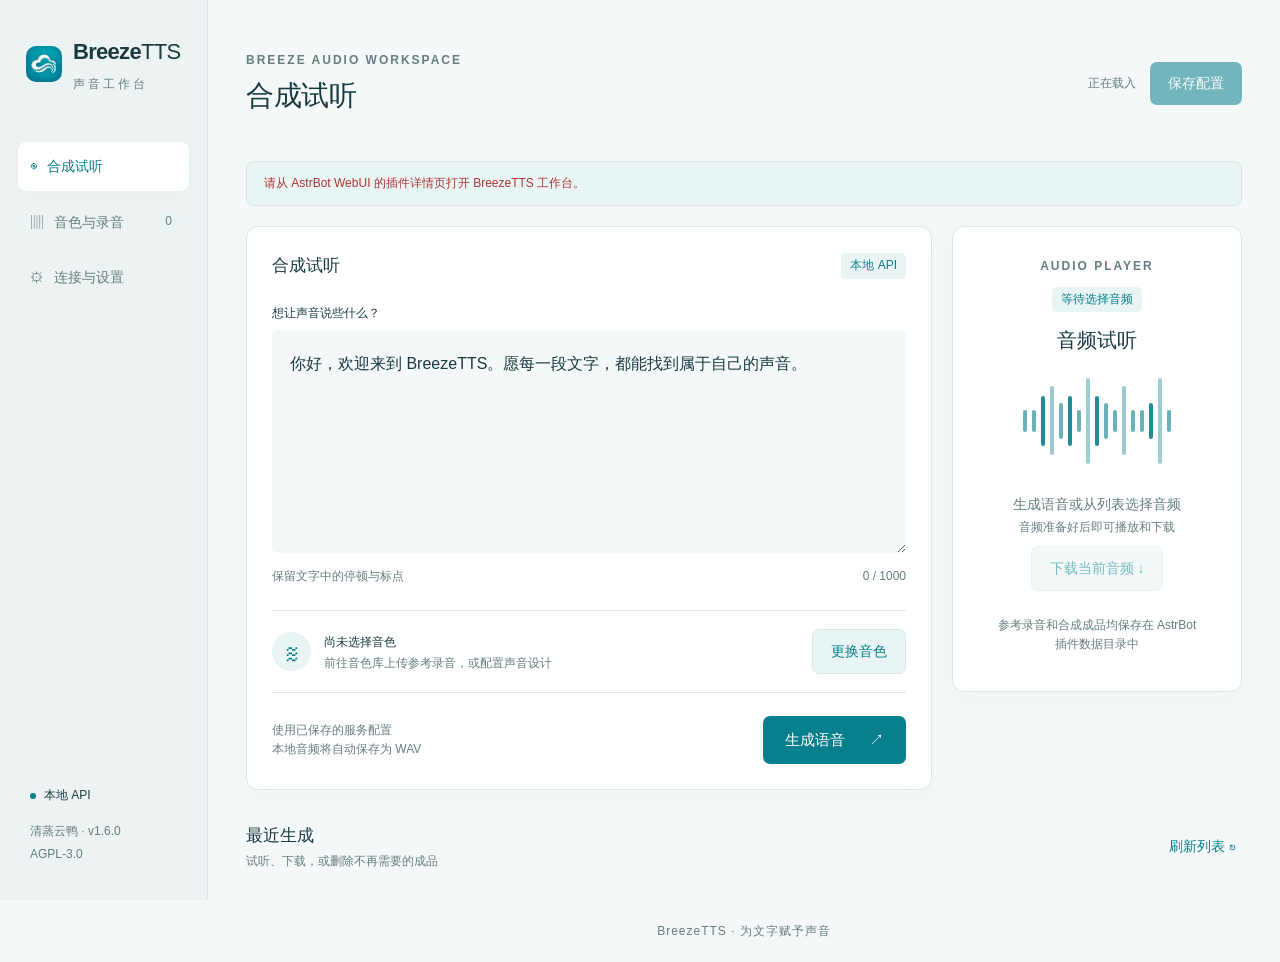
==== commit 7c18f7c4: "chore: release v1.6.0" ====
--- a/pages/studio/index.html
+++ b/pages/studio/index.html
@@ -37,7 +37,7 @@
         <div class="sidebar-bottom">
           <span class="status-dot"></span
           ><span id="backend-label">本地 API</span
-          ><small>清蒸云鸭 · v1.5.3<br />AGPL-3.0</small>
+          ><small>清蒸云鸭 · v1.6.0<br />AGPL-3.0</small>
         </div>
       </aside>
       <main id="main-content" tabindex="-1">
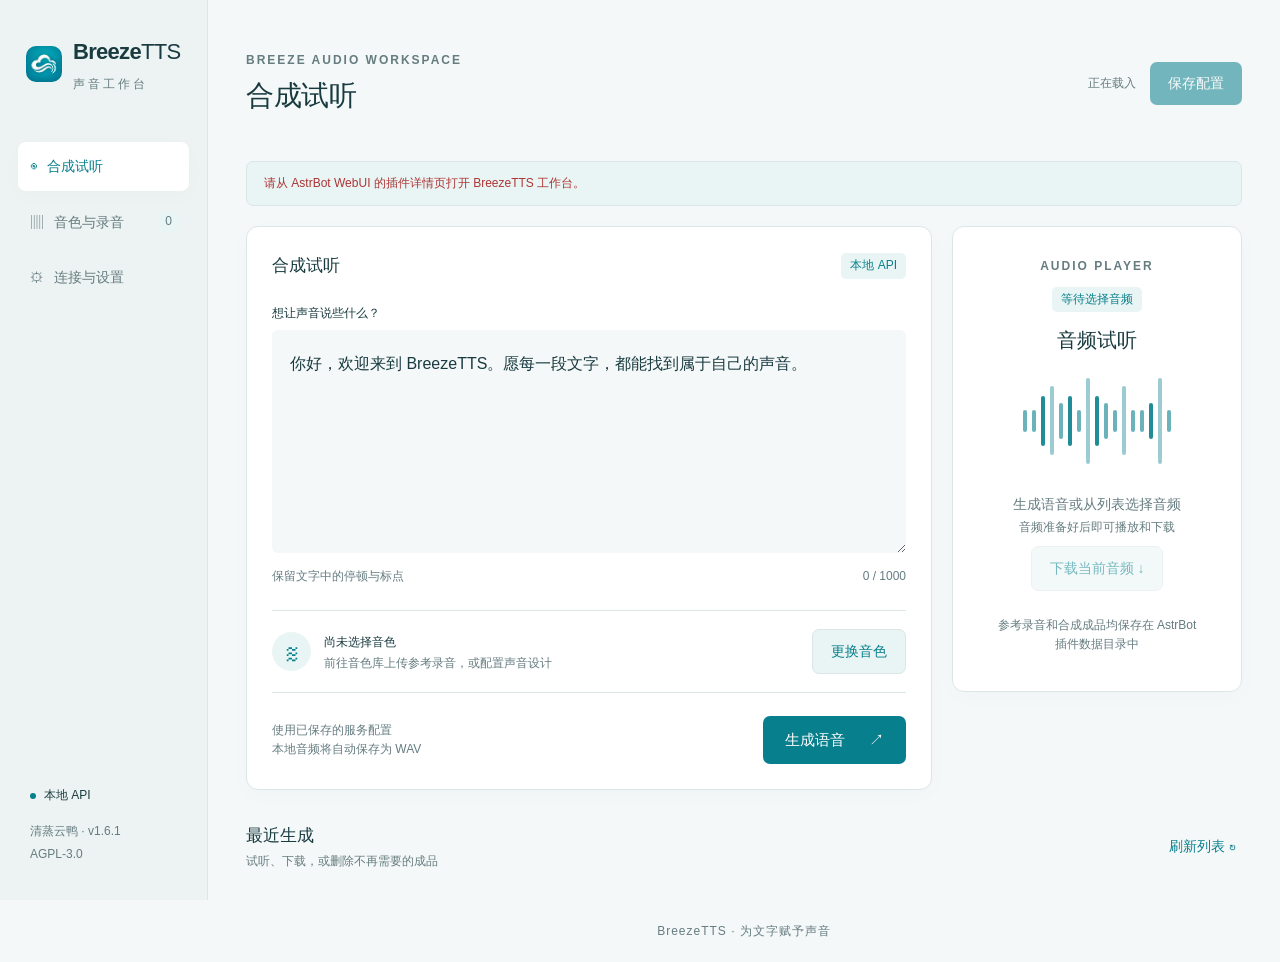
==== commit 69dd1988: "chore: release v1.6.1" ====
--- a/pages/studio/index.html
+++ b/pages/studio/index.html
@@ -37,7 +37,7 @@
         <div class="sidebar-bottom">
           <span class="status-dot"></span
           ><span id="backend-label">本地 API</span
-          ><small>清蒸云鸭 · v1.6.0<br />AGPL-3.0</small>
+          ><small>清蒸云鸭 · v1.6.1<br />AGPL-3.0</small>
         </div>
       </aside>
       <main id="main-content" tabindex="-1">
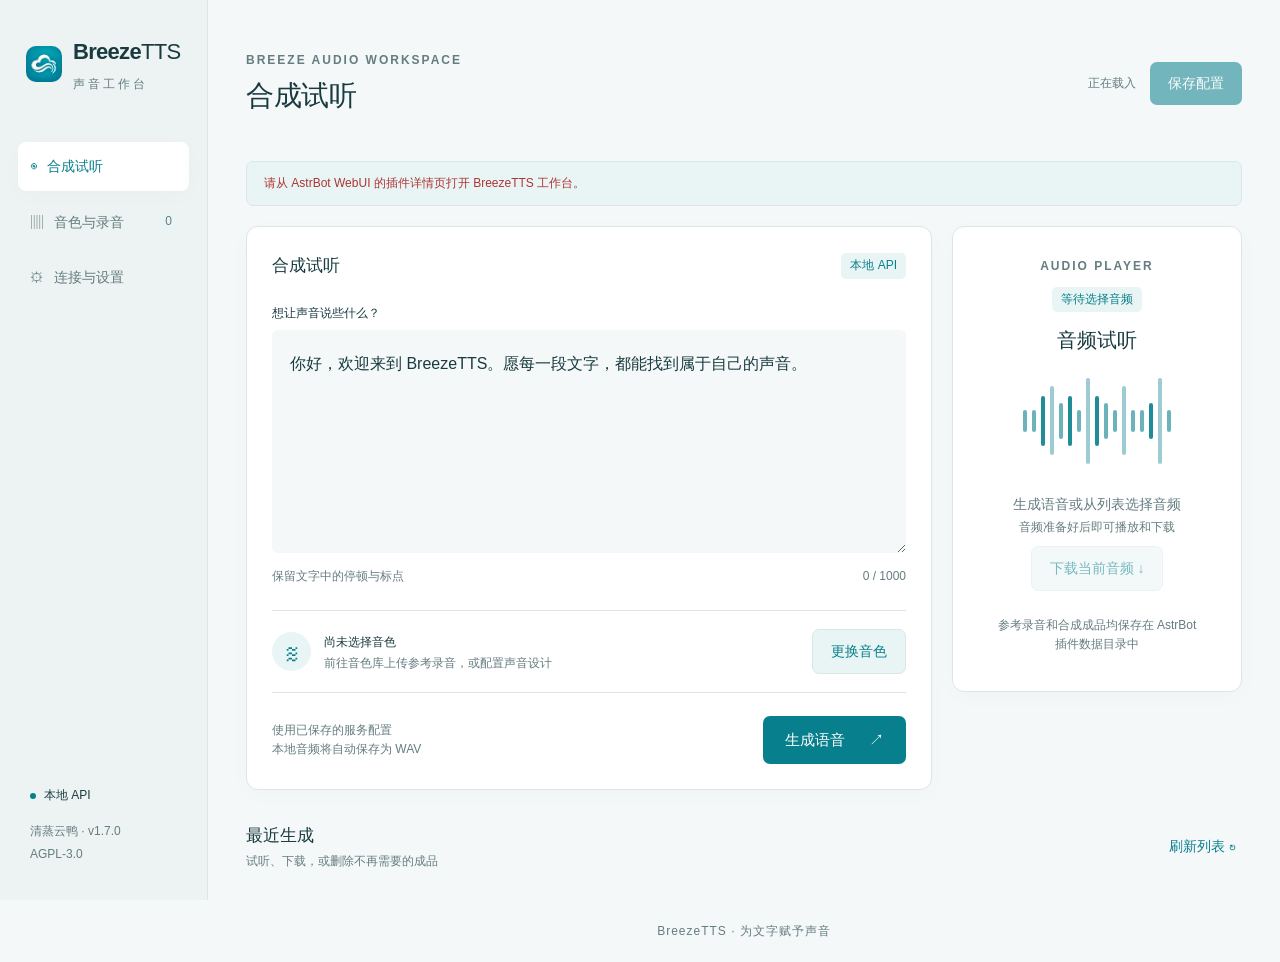
==== commit 1dc8ff57: "chore: release v1.7.0" ====
--- a/pages/studio/index.html
+++ b/pages/studio/index.html
@@ -37,7 +37,7 @@
         <div class="sidebar-bottom">
           <span class="status-dot"></span
           ><span id="backend-label">本地 API</span
-          ><small>清蒸云鸭 · v1.6.1<br />AGPL-3.0</small>
+          ><small>清蒸云鸭 · v1.7.0<br />AGPL-3.0</small>
         </div>
       </aside>
       <main id="main-content" tabindex="-1">
@@ -174,10 +174,19 @@
           <div id="local-voices-panel">
             <div id="server-voices-panel" hidden>
               <div class="section-heading"><div><h2>服务端音色库</h2><p>直接使用缓存或持久音色，合成时不再上传参考录音</p></div>
-                <div class="button-row"><button id="refresh-server-voices" class="secondary" type="button">刷新服务端音色</button><button id="register-server-voice" class="primary" type="button">注册参考音色</button></div>
+                <div class="button-row"><button id="register-server-voice" class="primary" type="button">上传音色</button><button id="refresh-server-voices" class="secondary" type="button">刷新服务端音色</button></div>
               </div>
               <p class="inline-hint">缓存音色重启后消失；命名音色保存为服务端 .breeze 文件。下方参考录音仍保存在插件中。</p>
+              <div id="server-voice-search-row" hidden>
+                <label for="server-voice-search">搜索服务端音色</label>
+                <input id="server-voice-search" type="search" maxlength="200" placeholder="输入音色 ID、名称、描述或文字稿" />
+              </div>
               <div id="server-voices" class="voice-grid"><p class="empty">保存 C++ 服务地址后，点击刷新服务端音色</p></div>
+              <div id="server-voice-pages" class="button-row catalog-pages" hidden>
+                <button id="server-voice-prev" type="button" class="secondary">上一页</button>
+                <span id="server-voice-page-info" role="status"></span>
+                <button id="server-voice-next" type="button" class="secondary">下一页</button>
+              </div>
             </div>
             <div class="section-heading">
               <div>
@@ -342,18 +351,15 @@
               </div>
               <div id="local-settings">
                 <div class="field-heading">
-                  <h3>本地 API</h3>
-                </div>
-                <label for="local-implementation">服务端实现</label>
-                <select id="local-implementation" data-config="local.implementation"><option value="python">原 Python API</option><option value="cpp">Breeze-TTS-2.cpp（含鉴权 / FIFO fork）</option></select>
-                <small>C++ 原项目与 fork 使用相同协议；鉴权填写下方 Key，服务端负责排队。Python API 保留原有参数。</small>
+                  <h3>本地 API · Breeze-TTS-2.cpp</h3>
+                </div>
                 <label for="local-url">服务地址</label
                 ><input
                   id="local-url"
                   list="local-addresses"
                   data-config="local.base_url"
                   type="url"
-                  placeholder="http://127.0.0.1:7860"
+                  placeholder="http://127.0.0.1:8080/v1"
                 /><small
                   >有 API Key 时自动携带鉴权，留空时直接连接。支持根地址、/v1
                   或完整的 /v1/audio/speech。Docker
@@ -380,10 +386,11 @@
                 <small id="local-key-state" role="status">密钥状态</small
                 ><label for="local-mode">合成模式</label
                 ><select id="local-mode" data-config="local.mode">
-                  <option value="reference">参考音色复刻</option>
+                  <option value="voice">服务端音色</option>
+                  <option value="reference">使用插件参考录音</option>
                   <option value="design">声音设计</option>
-                  <option value="plain">普通朗读</option><option value="voice">服务端音色（C++）</option></select
-                ><label for="local-server-voice">服务端音色 ID（C++）</label><input id="local-server-voice" data-config="local.voice_id" maxlength="64" placeholder="从服务端音色库选择，或填写完整 ID"
+                  <option value="plain">普通朗读</option></select
+                ><label for="local-server-voice">服务端音色 ID</label><input id="local-server-voice" data-config="local.voice_id" maxlength="64" placeholder="在音色管理中上传或选择，也可直接填入 ID"
                 ><label for="local-reference">默认参考录音</label
                 ><select
                   id="local-reference"
@@ -746,11 +753,22 @@
     </dialog>
     <dialog id="server-voice-dialog" class="server-voice-dialog">
       <form id="server-voice-form">
-        <h2 id="server-voice-title" class="text-h3 pa-4 pb-0 pl-6">注册服务端音色</h2>
+        <h2 id="server-voice-title" class="text-h3 pa-4 pb-0 pl-6">上传服务端音色</h2>
         <div class="dialog-body">
-        <div id="server-register-fields"><label for="server-register-reference">插件参考录音</label><select id="server-register-reference"></select>
-          <label for="server-register-name">持久音色名（可选）</label><input id="server-register-name" maxlength="64" pattern="[A-Za-z0-9_-]*" placeholder="留空仅创建内存缓存" />
-          <small>名称限字母、数字、短横线或下划线；填写后保存 .breeze 文件，同名会覆盖音色，请核对名称。</small></div>
+        <div id="server-register-fields">
+          <label for="server-register-source">录音来源</label><select id="server-register-source"><option value="upload">上传录音</option><option value="reference">已有插件录音</option></select>
+          <div id="server-register-upload">
+            <button id="server-register-pick" type="button" class="secondary">选择参考录音</button>
+            <input id="server-register-file" type="file" accept=".wav,.mp3,.flac,.ogg,audio/wav,audio/mpeg,audio/flac,audio/ogg" hidden />
+            <small id="server-register-filename" role="status"></small>
+            <small>支持 WAV、MP3、FLAC、OGG，最大 20 MiB，时长 0.1–120 秒。</small>
+            <label for="server-register-text">录音文字稿</label><textarea id="server-register-text" rows="3" maxlength="4000" placeholder="填写录音中的完整原话"></textarea>
+          </div>
+          <div id="server-register-existing" hidden><label for="server-register-reference">已有参考录音</label><select id="server-register-reference"></select></div>
+          <label for="server-register-name">服务端音色 ID</label><input id="server-register-name" maxlength="64" placeholder="例如 narrator" />
+          <small>仅用字母、数字、短横线或下划线。保存后重启仍可用。同名 ID 会覆盖原音色。</small>
+          <label class="switch-row"><span>保存后设为当前音色</span><input id="server-register-select" type="checkbox" role="switch" class="switch" /></label>
+        </div>
         <label for="server-voice-description">音色描述</label><textarea id="server-voice-description" rows="3" maxlength="4096"></textarea>
         <label for="server-voice-metadata">元数据（JSON 对象）</label><textarea id="server-voice-metadata" rows="4">{}</textarea>
         <small>描述最多 4096 个 UTF-8 字节；元数据最多 32 项，每个值最多 1024 字节。移除已有字段可删除对应键，或将值设为 null；这些信息不改变合成声音。</small>
@@ -762,7 +780,7 @@
     <dialog id="server-delete-dialog"><h2 class="text-h3 pa-4 pb-0 pl-6">移出服务端内存</h2><p id="server-delete-message" class="dialog-body"></p>
       <div class="dialog-actions"><button id="cancel-server-delete" type="button" variant="text" class="text-button">取消</button><button id="confirm-server-delete" type="button" variant="tonal" class="secondary">确认移出</button></div>
     </dialog>
-    <datalist id="local-addresses"><option value="http://127.0.0.1:8080/v1"></option><option value="http://127.0.0.1:7863/v1"></option><option value="http://127.0.0.1:7860"></option><option value="http://127.0.0.1:7861"></option></datalist>
+    <datalist id="local-addresses"><option value="http://127.0.0.1:8080/v1"></option><option value="http://127.0.0.1:7863/v1"></option></datalist>
     <dialog id="reference-dialog">
       <form id="reference-form">
         <h2 class="text-h3 pa-4 pb-0 pl-6">编辑参考录音</h2>
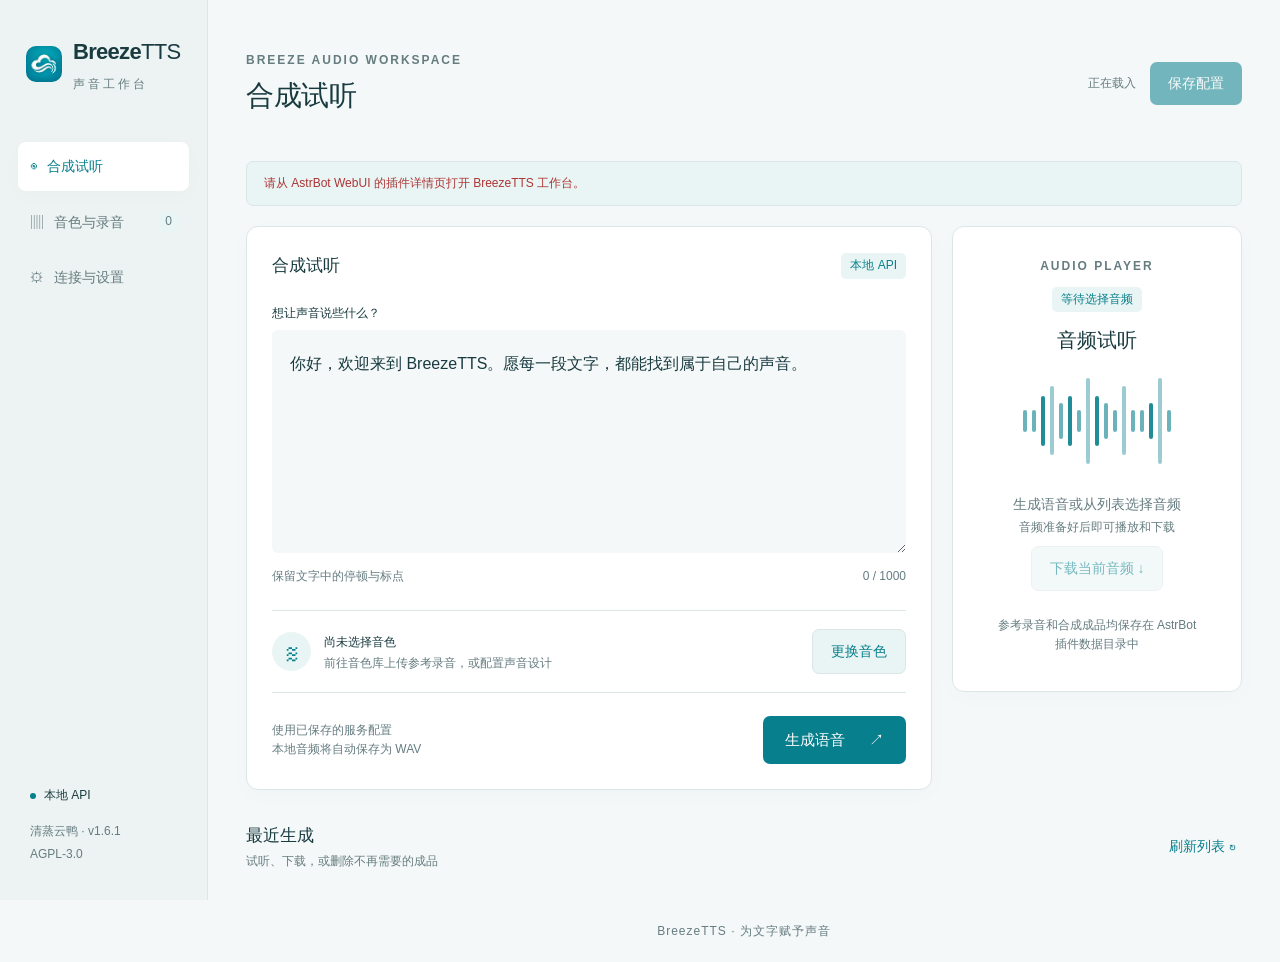
==== commit d5527dca: "feat: add persistent C++ voice uploads and searchable catalog" ====
--- a/pages/studio/index.html
+++ b/pages/studio/index.html
@@ -37,7 +37,7 @@
         <div class="sidebar-bottom">
           <span class="status-dot"></span
           ><span id="backend-label">本地 API</span
-          ><small>清蒸云鸭 · v1.7.0<br />AGPL-3.0</small>
+          ><small>清蒸云鸭 · v1.6.1<br />AGPL-3.0</small>
         </div>
       </aside>
       <main id="main-content" tabindex="-1">
--- a/pages/studio/style.css
+++ b/pages/studio/style.css
@@ -500,6 +500,11 @@
   grid-template-columns: repeat(auto-fill, minmax(min(100%, 280px), 1fr));
   gap: 12px;
 }
+.catalog-pages {
+  margin-top: 12px;
+  align-items: center;
+  justify-content: center;
+}
 .reference-card,
 .voice-card {
   background: var(--surface);
@@ -1255,6 +1260,9 @@
   flex-shrink: 0;
   flex-wrap: wrap;
 }
+#server-register-filename {
+  overflow-wrap: anywhere;
+}
 #server-delete-message {
   overflow-wrap: anywhere;
 }
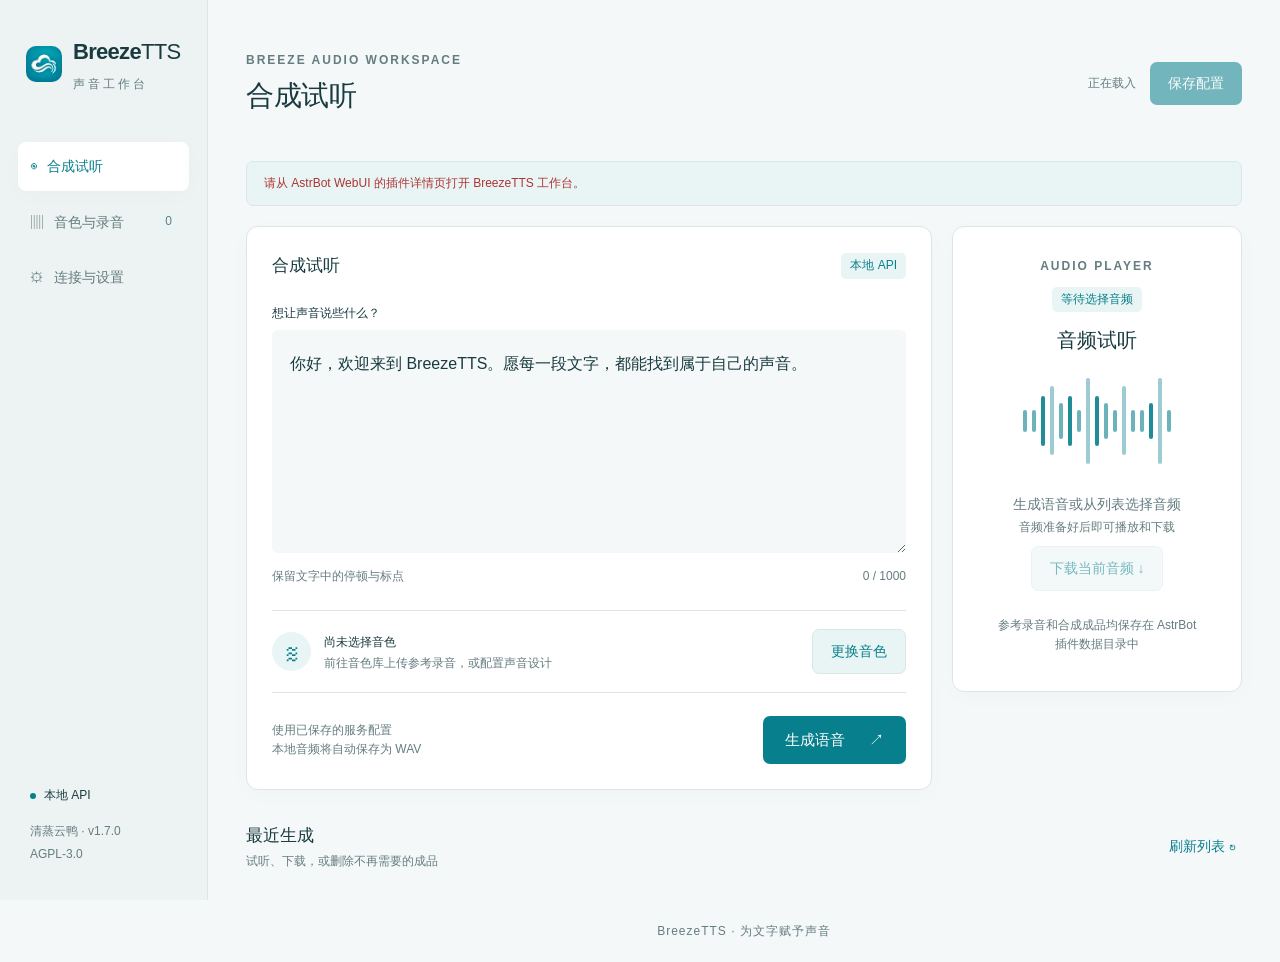
==== commit a302e71d: "chore: release v1.7.0 (#10) chore: release v1.7.0" ====
--- a/pages/studio/index.html
+++ b/pages/studio/index.html
@@ -37,7 +37,7 @@
         <div class="sidebar-bottom">
           <span class="status-dot"></span
           ><span id="backend-label">本地 API</span
-          ><small>清蒸云鸭 · v1.6.1<br />AGPL-3.0</small>
+          ><small>清蒸云鸭 · v1.7.0<br />AGPL-3.0</small>
         </div>
       </aside>
       <main id="main-content" tabindex="-1">
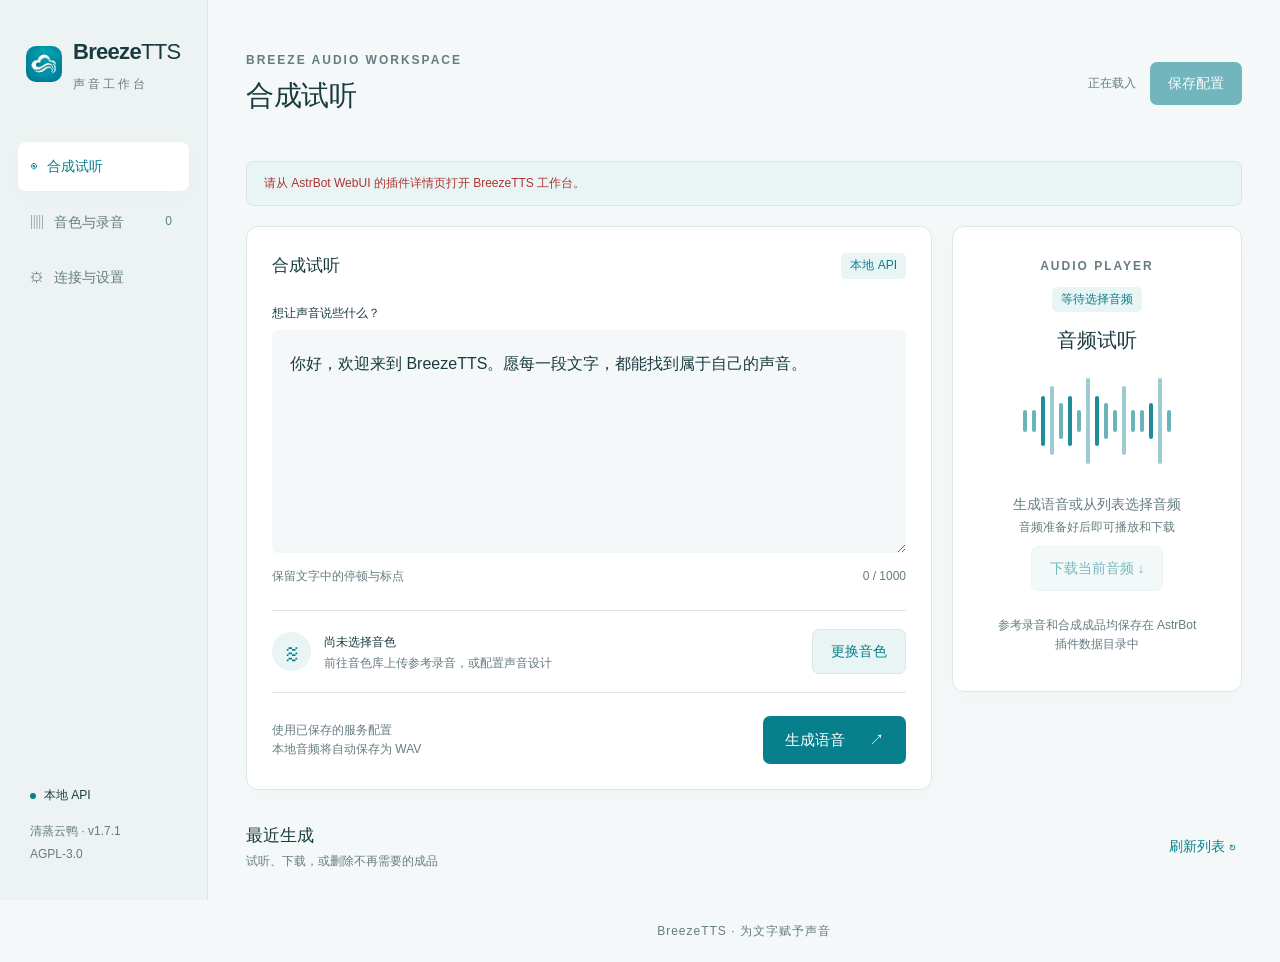
==== commit 7d8ad65f: "chore: release v1.7.1" ====
--- a/pages/studio/index.html
+++ b/pages/studio/index.html
@@ -37,7 +37,7 @@
         <div class="sidebar-bottom">
           <span class="status-dot"></span
           ><span id="backend-label">本地 API</span
-          ><small>清蒸云鸭 · v1.7.0<br />AGPL-3.0</small>
+          ><small>清蒸云鸭 · v1.7.1<br />AGPL-3.0</small>
         </div>
       </aside>
       <main id="main-content" tabindex="-1">
@@ -137,7 +137,7 @@
             <div class="span-all"><h2>语音转换（C++）</h2><p>保留源录音内容与节奏，换成目标音色。源录音可不填写文字稿，填写准确稿可改善效果。</p></div>
             <div><label for="conversion-source">源录音</label><select id="conversion-source"></select><button id="upload-conversion-source" class="text-button" type="button">上传源录音</button></div>
             <div><label for="conversion-target">目标来源</label><select id="conversion-target"><option value="voice">服务端音色</option><option value="reference">插件参考录音</option></select></div>
-            <div><label for="conversion-voice">目标服务端音色 ID</label><input id="conversion-voice" maxlength="64" placeholder="选择音色后自动填写，也可手动输入" /></div>
+            <div><label for="conversion-voice">目标服务端音色 ID</label><input id="conversion-voice" maxlength="137" placeholder="选择音色后自动填写，也可手动输入" /></div>
             <div><label for="conversion-reference">目标参考录音（需文字稿）</label><select id="conversion-reference"></select></div>
             <div class="span-all"><label for="conversion-text">源录音文字稿（可选）</label><textarea id="conversion-text" rows="2" maxlength="16000"></textarea></div>
             <div><label for="conversion-temperature">Temperature</label><input id="conversion-temperature" type="number" min="0" max="5" step="0.05" value="0.3" /></div>
@@ -390,7 +390,7 @@
                   <option value="reference">使用插件参考录音</option>
                   <option value="design">声音设计</option>
                   <option value="plain">普通朗读</option></select
-                ><label for="local-server-voice">服务端音色 ID</label><input id="local-server-voice" data-config="local.voice_id" maxlength="64" placeholder="在音色管理中上传或选择，也可直接填入 ID"
+                ><label for="local-server-voice">服务端音色 ID</label><input id="local-server-voice" data-config="local.voice_id" maxlength="137" placeholder="在音色管理中上传或选择，也可直接填入 ID"
                 ><label for="local-reference">默认参考录音</label
                 ><select
                   id="local-reference"
